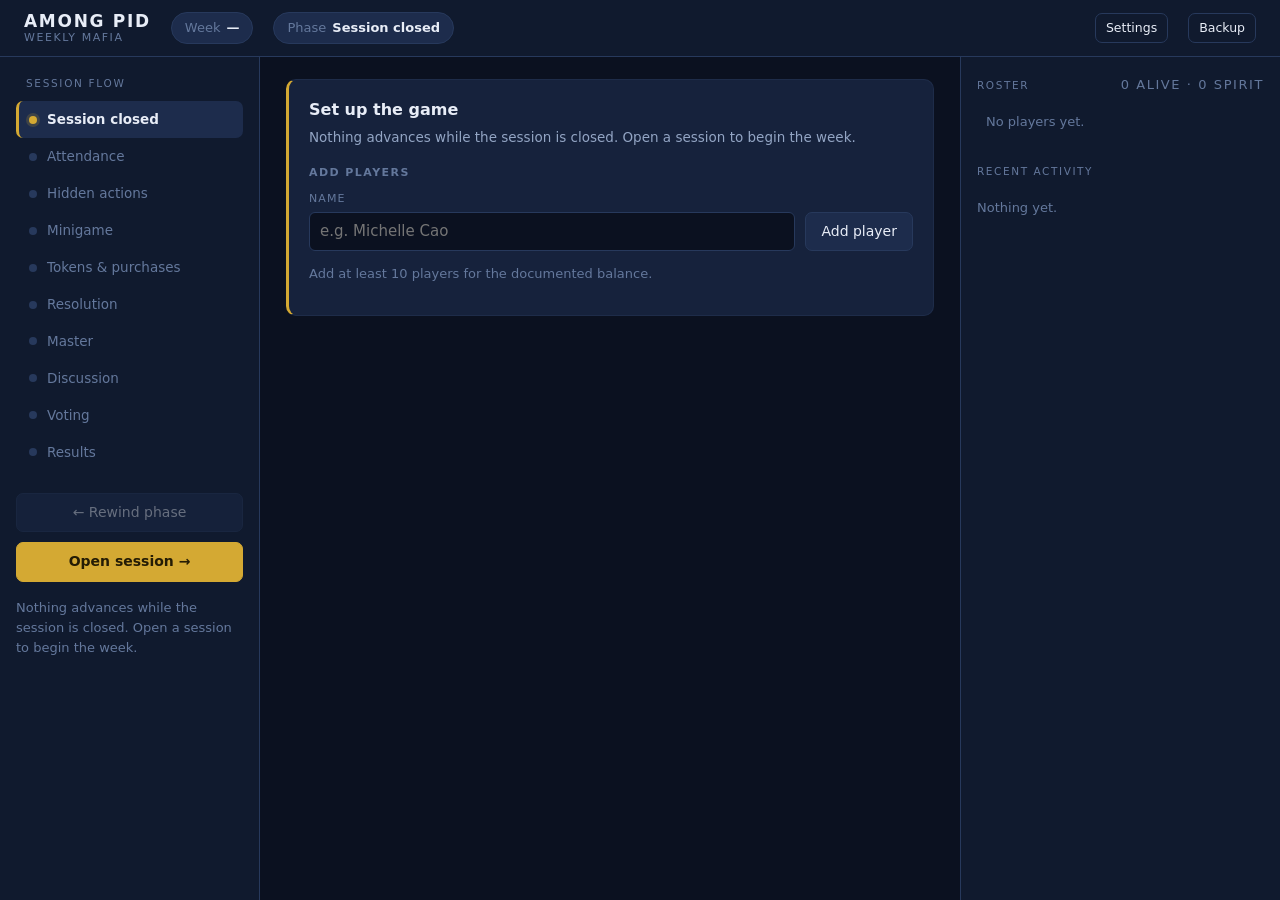
==== index.html @ 008b0aa2 "Add files via upload" ====
<!DOCTYPE html>
<!-- mafia v0.2 | index.html | 22 Sep 2026 -->
<html lang="en">
<head>
<meta charset="utf-8">
<meta name="viewport" content="width=1366">
<title>Among PID — Admin Console</title>
<link rel="stylesheet" href="styles.css">
</head>
<body>

<div class="app">

  <header class="topbar">
    <div class="brand">
      <span class="title" id="brandTitle">Among PID</span>
      <span class="sub" id="brandSub">Weekly Mafia</span>
    </div>
    <div class="round-chip"><span class="lbl">Week</span><span id="roundNum">—</span></div>
    <div class="round-chip"><span class="lbl">Phase</span><span id="phaseName">—</span></div>
    <div id="countdownChip" class="round-chip" hidden>
      <span class="lbl">Rounds left</span><span id="countdownNum">—</span>
    </div>
    <div class="spacer"></div>
    <button class="btn sm ghost" id="btnSettings">Settings</button>
    <button class="btn sm ghost" id="btnBackup">Backup</button>
  </header>

  <aside class="sidebar-left">
    <p class="rail-heading">Session flow</p>
    <ul class="phase-rail" id="phaseRail"></ul>
    <div class="btn-row" style="margin-top:22px; flex-direction:column;">
      <button class="btn block" id="btnBack">← Rewind phase</button>
      <button class="btn primary block" id="btnNext">Advance phase →</button>
    </div>
    <p class="faint" style="margin-top:16px" id="railNote"></p>
  </aside>

  <main class="main" id="main"></main>

  <aside class="sidebar-right">
    <p class="sect-title">
      <span>Roster</span>
      <span id="rosterCount" class="faint"></span>
    </p>
    <ul class="roster" id="roster"></ul>

    <p class="sect-title" style="margin-top:24px">Recent activity</p>
    <ul class="feed" id="feed"></ul>
  </aside>

</div>

<div id="toast"></div>
<div id="modalHost"></div>

<script type="module" src="./ui.js"></script>
</body>
</html>
---- styles.css ----
/* mafia v0.2 | styles.css | 22 Sep 2026 */

:root {
  --navy-900: #0b1120;
  --navy-800: #101a2e;
  --navy-700: #16223c;
  --navy-600: #1d2c4c;
  --line: #27395c;
  --line-soft: #1e2c49;
  --ink: #e8edf7;
  --ink-dim: #93a5c4;
  --ink-faint: #64789c;
  --teal: #4bbfa8;
  --gold: #d4a933;
  --red: #d9534f;
  --green: #3fbf6f;
  --purple: #8b6fc4;
  --radius: 10px;
  --shadow: 0 6px 24px rgba(0, 0, 0, 0.35);
}

* { box-sizing: border-box; }

html, body {
  margin: 0;
  padding: 0;
  background: var(--navy-900);
  color: var(--ink);
  font: 15px/1.55 "Segoe UI", system-ui, -apple-system, sans-serif;
  min-height: 100%;
}

button, input, select, textarea { font: inherit; color: inherit; }

/* ---------------------------------------------------------------- layout */

.app {
  display: grid;
  grid-template-columns: 260px 1fr 320px;
  grid-template-rows: auto 1fr;
  grid-template-areas: "top top top" "left main right";
  min-height: 100vh;
}

.topbar {
  grid-area: top;
  display: flex;
  align-items: center;
  gap: 20px;
  padding: 12px 24px;
  background: var(--navy-800);
  border-bottom: 1px solid var(--line);
}

.brand { display: flex; flex-direction: column; line-height: 1.15; }
.brand .title {
  font-size: 17px; font-weight: 700; letter-spacing: 0.1em; text-transform: uppercase;
}
.brand .sub { font-size: 11px; color: var(--ink-faint); letter-spacing: 0.14em; text-transform: uppercase; }

.topbar .spacer { flex: 1; }

.round-chip {
  padding: 5px 13px; border-radius: 999px; background: var(--navy-600);
  border: 1px solid var(--line); font-size: 13px; font-weight: 600;
}
.round-chip .lbl { color: var(--ink-faint); font-weight: 400; margin-right: 6px; }

.sidebar-left  { grid-area: left;  background: var(--navy-800); border-right: 1px solid var(--line); padding: 18px 16px; }
.sidebar-right { grid-area: right; background: var(--navy-800); border-left: 1px solid var(--line);  padding: 18px 16px; overflow-y: auto; }
.main          { grid-area: main;  padding: 22px 26px 60px; overflow-y: auto; }

.sidebar-left, .sidebar-right, .main { max-height: calc(100vh - 57px); }

/* ------------------------------------------------------------ phase rail */

.phase-rail { list-style: none; margin: 0; padding: 0; }
.phase-rail li {
  display: flex; align-items: center; gap: 10px;
  padding: 8px 10px; border-radius: 7px; font-size: 13.5px;
  color: var(--ink-faint); border-left: 3px solid transparent;
}
.phase-rail li .dot {
  width: 8px; height: 8px; border-radius: 50%;
  background: var(--line); flex: 0 0 8px;
}
.phase-rail li.done { color: var(--ink-dim); }
.phase-rail li.done .dot { background: var(--teal); }
.phase-rail li.active {
  color: var(--ink); font-weight: 600;
  background: var(--navy-600); border-left-color: var(--gold);
}
.phase-rail li.active .dot { background: var(--gold); box-shadow: 0 0 0 3px rgba(212,169,51,.18); }

.rail-heading {
  font-size: 10.5px; letter-spacing: 0.16em; text-transform: uppercase;
  color: var(--ink-faint); margin: 0 0 10px 10px;
}

/* ---------------------------------------------------------------- cards */

.card {
  background: var(--navy-700); border: 1px solid var(--line-soft);
  border-radius: var(--radius); padding: 18px 20px; margin-bottom: 18px;
}
.card.accent { border-left: 3px solid var(--gold); }
.card.danger { border-left: 3px solid var(--red); }
.card.private { border-left: 3px solid var(--purple); background: #1a1630; }

.card h2 {
  margin: 0 0 4px; font-size: 16px; font-weight: 650;
  display: flex; align-items: center; gap: 9px;
}
.card .hint { color: var(--ink-dim); font-size: 13.5px; margin: 0 0 16px; }
.card h3 {
  margin: 20px 0 9px; font-size: 11px; letter-spacing: 0.13em;
  text-transform: uppercase; color: var(--ink-faint);
}
.card h3:first-of-type { margin-top: 4px; }

/* -------------------------------------------------------------- buttons */

.btn {
  padding: 8px 15px; border-radius: 7px; border: 1px solid var(--line);
  background: var(--navy-600); cursor: pointer; font-size: 14px;
  transition: background .12s, border-color .12s;
}
.btn:hover:not(:disabled) { background: #26385e; border-color: #3a527f; }
.btn:disabled { opacity: .4; cursor: not-allowed; }
.btn:focus-visible { outline: 2px solid var(--gold); outline-offset: 2px; }

.btn.primary { background: var(--gold); border-color: var(--gold); color: #241c05; font-weight: 650; }
.btn.primary:hover:not(:disabled) { background: #e5bb45; }
.btn.danger  { background: #3a1618; border-color: #6b2b2e; color: #ffb3b0; }
.btn.ghost   { background: transparent; }
.btn.sm      { padding: 4px 10px; font-size: 12.5px; }
.btn.block   { width: 100%; }

.btn-row { display: flex; gap: 10px; flex-wrap: wrap; margin-top: 16px; }

/* --------------------------------------------------------------- inputs */

input[type="text"], input[type="number"], input[type="password"], select, textarea {
  background: var(--navy-900); border: 1px solid var(--line);
  border-radius: 6px; padding: 7px 10px; width: 100%;
}
input:focus, select:focus, textarea:focus {
  outline: none; border-color: var(--teal); box-shadow: 0 0 0 2px rgba(75,191,168,.18);
}
label.field { display: block; margin-bottom: 12px; }
label.field > span {
  display: block; font-size: 11px; letter-spacing: 0.1em; text-transform: uppercase;
  color: var(--ink-faint); margin-bottom: 5px;
}
.inline { display: flex; gap: 10px; align-items: flex-end; }
.inline > * { flex: 1; }
.inline > .btn { flex: 0 0 auto; }

/* --------------------------------------------------------------- tables */

table { width: 100%; border-collapse: collapse; font-size: 14px; }
th {
  text-align: left; font-size: 10.5px; letter-spacing: 0.12em; text-transform: uppercase;
  color: var(--ink-faint); font-weight: 600; padding: 7px 10px;
  border-bottom: 1px solid var(--line);
}
td { padding: 8px 10px; border-bottom: 1px solid var(--line-soft); vertical-align: middle; }
tr:last-child td { border-bottom: none; }
tr.dim td { opacity: .5; }
td.num { text-align: right; font-variant-numeric: tabular-nums; }

/* --------------------------------------------------------------- badges */

.badge {
  display: inline-flex; align-items: center; gap: 5px;
  padding: 2px 9px; border-radius: 999px; font-size: 11.5px; font-weight: 600;
  border: 1px solid var(--line); background: var(--navy-600); color: var(--ink-dim);
  white-space: nowrap;
}
/* Never colour alone — every badge carries a text label or glyph. */
.badge.alive   { color: #9ce6b8; border-color: #2d5f41; background: #12301f; }
.badge.spirit  { color: #c5b8e8; border-color: #4a3d6b; background: #221a38; }
.badge.dormant { color: #d9c48a; border-color: #5d4c22; background: #2b2412; }
.badge.out     { color: #b9c4d6; border-color: var(--line); }
.badge.mafia   { color: #ffb3b0; border-color: #6b2b2e; background: #2e1416; }
.badge.good    { color: #9fd8ce; border-color: #2c5c54; background: #112b28; }
.badge.role    { color: var(--ink); }

.tokens { font-variant-numeric: tabular-nums; font-weight: 600; }
.tokens .lbl { color: var(--ink-faint); font-weight: 400; font-size: 12px; margin-left: 3px; }

/* ------------------------------------------------------------- roster */

.roster { list-style: none; margin: 0; padding: 0; }
.roster li {
  display: flex; align-items: center; gap: 9px; padding: 7px 9px;
  border-radius: 6px; font-size: 13.5px; cursor: pointer;
}
.roster li:hover { background: var(--navy-600); }
.roster li.is-dead { opacity: .55; }
.roster li .nm { flex: 1; overflow: hidden; text-overflow: ellipsis; white-space: nowrap; }

.sect-title {
  font-size: 10.5px; letter-spacing: 0.15em; text-transform: uppercase;
  color: var(--ink-faint); margin: 0 0 10px;
  display: flex; justify-content: space-between; align-items: center;
}

/* --------------------------------------------------------- action entry */

.action-grid { display: grid; gap: 12px; }
.action-row {
  display: grid; grid-template-columns: 130px 1fr auto; gap: 12px; align-items: center;
  padding: 10px 12px; background: var(--navy-800); border-radius: 7px;
  border: 1px solid var(--line-soft);
}
.action-row .who { font-weight: 600; font-size: 14px; }
.action-row .who small { display: block; font-weight: 400; color: var(--ink-faint); font-size: 11.5px; }
.action-row.submitted { border-color: #2d5f41; }

.checkline { display: flex; align-items: center; gap: 8px; margin: 6px 0; font-size: 13.5px; }
.checkline input { width: auto; }

/* ------------------------------------------------------------- reveal */

.reveal {
  text-align: center; padding: 40px 20px; border-radius: var(--radius);
  background: linear-gradient(160deg, #16223c, #0d1526);
  border: 1px solid var(--line);
}
.reveal .kicker {
  font-size: 11px; letter-spacing: 0.22em; text-transform: uppercase; color: var(--ink-faint);
}
.reveal .headline { font-size: 30px; font-weight: 700; margin: 10px 0; }
.reveal .detail { color: var(--ink-dim); font-size: 15px; }
.reveal.death .headline { color: #ff8a86; }
.reveal.safe .headline { color: #7fe0ae; }

@media (prefers-reduced-motion: no-preference) {
  .reveal { animation: rise .45s ease-out; }
  @keyframes rise { from { opacity: 0; transform: translateY(10px); } to { opacity: 1; } }
}

/* ------------------------------------------------------------ log feed */

.feed { list-style: none; margin: 0; padding: 0; font-size: 13px; }
.feed li { padding: 8px 0; border-bottom: 1px solid var(--line-soft); color: var(--ink-dim); }
.feed li:last-child { border-bottom: none; }
.feed .when { color: var(--ink-faint); font-size: 11.5px; display: block; }

.empty { color: var(--ink-faint); font-size: 13.5px; font-style: italic; padding: 10px 0; }

/* --------------------------------------------------------------- toast */

#toast {
  position: fixed; bottom: 24px; left: 50%; transform: translateX(-50%);
  background: var(--navy-600); border: 1px solid var(--line); border-left: 3px solid var(--teal);
  padding: 12px 20px; border-radius: 8px; box-shadow: var(--shadow);
  opacity: 0; pointer-events: none; transition: opacity .2s; z-index: 50; max-width: 520px;
}
#toast.show { opacity: 1; }
#toast.warn { border-left-color: var(--red); }

/* --------------------------------------------------------------- modal */

.modal-backdrop {
  position: fixed; inset: 0; background: rgba(4, 8, 16, .72);
  display: flex; align-items: center; justify-content: center; z-index: 40; padding: 24px;
}
.modal {
  background: var(--navy-700); border: 1px solid var(--line); border-radius: 12px;
  box-shadow: var(--shadow); width: 100%; max-width: 560px;
  max-height: 84vh; overflow-y: auto; padding: 24px 26px;
}
.modal h2 { margin-top: 0; }
.modal[hidden], [hidden] { display: none !important; }

/* ------------------------------------------------------------- utility */

.muted { color: var(--ink-dim); }
.faint { color: var(--ink-faint); font-size: 13px; }
.warnbox {
  background: #2b1a10; border: 1px solid #6a4420; color: #f0c894;
  padding: 11px 14px; border-radius: 7px; font-size: 13.5px; margin: 14px 0;
}
.okbox {
  background: #12301f; border: 1px solid #2d5f41; color: #b8f0cc;
  padding: 11px 14px; border-radius: 7px; font-size: 13.5px; margin: 14px 0;
}
.rowsplit { display: flex; justify-content: space-between; align-items: center; gap: 12px; }
.stack > * + * { margin-top: 10px; }
.timer { font-size: 44px; font-weight: 700; font-variant-numeric: tabular-nums; text-align: center; margin: 14px 0; }
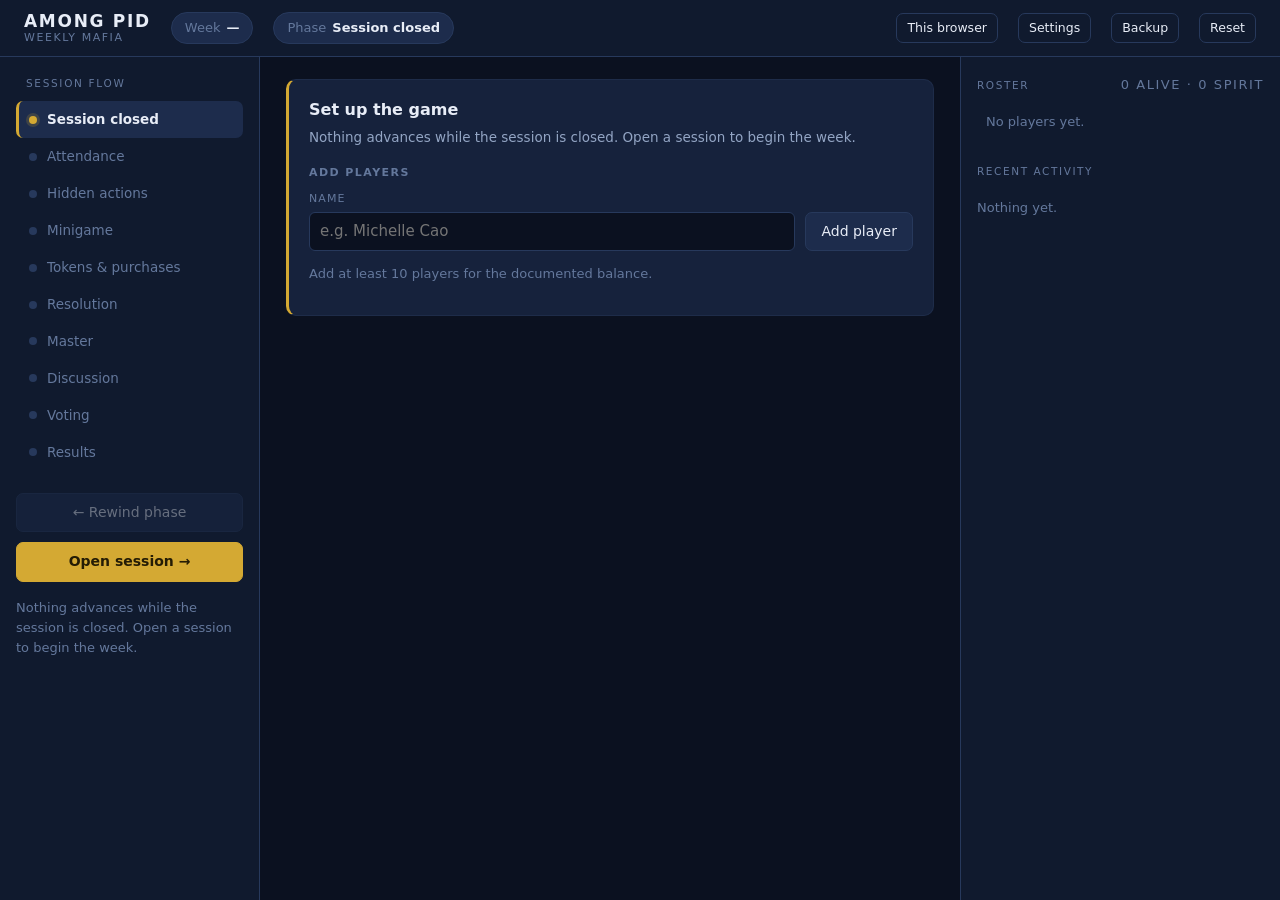
==== commit 6dcd2233: "Add files via upload" ====
--- a/index.html
+++ b/index.html
@@ -1,5 +1,5 @@
 <!DOCTYPE html>
-<!-- mafia v0.2 | index.html | 22 Sep 2026 -->
+<!-- mafia v0.3 | index.html | 29 Sep 2026 -->
 <html lang="en">
 <head>
 <meta charset="utf-8">
@@ -24,6 +24,7 @@
     <div class="spacer"></div>
     <button class="btn sm ghost" id="btnSettings">Settings</button>
     <button class="btn sm ghost" id="btnBackup">Backup</button>
+    <button class="btn sm ghost" id="btnReset">Reset</button>
   </header>
 
   <aside class="sidebar-left">
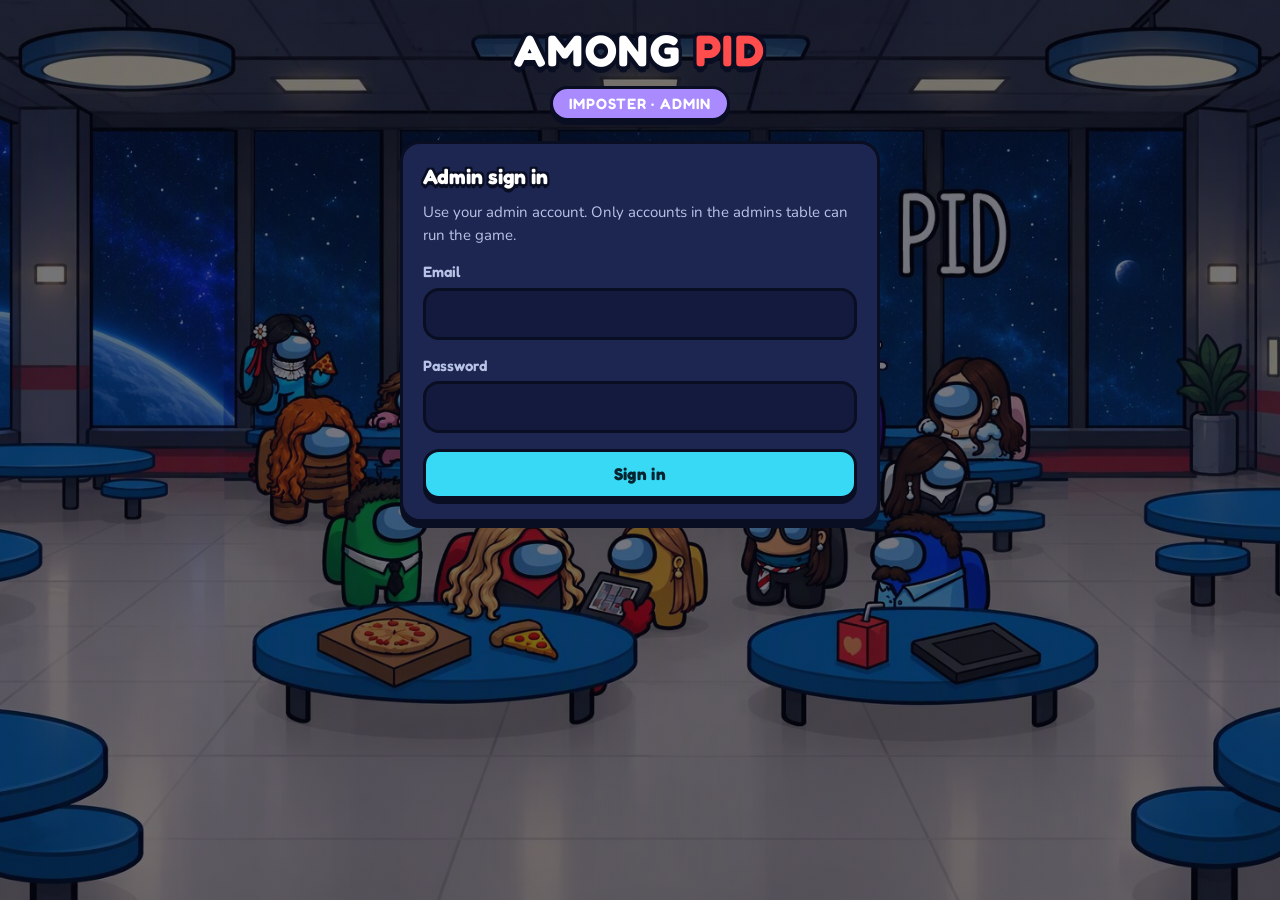
==== commit e3d9a7f4: "Rename index 13.html to index.html" ====
--- a/index.html
+++ b/index.html
@@ -1,60 +1,648 @@
 <!DOCTYPE html>
-<!-- mafia v0.3 | index.html | 29 Sep 2026 -->
+<!-- among pid imposter v2.0 | index.html | 25 Nov 2026 | admin console -->
+<!--
+  THE ADMIN CONSOLE - IMPOSTER (final week).
+  Replaces the Mafia console (ui.js, engine.js, store.js and friends).
+  Self-contained: one file, talks to Supabase through imposter.sql only.
+
+  Sign in with your admin account. Everything here runs through two database
+  calls: imp_admin_state() to read, imp_control() for every button. Both
+  refuse any account that is not in the admins table.
+
+  Secrets (who the imposter is, their question) are BLURRED by default in
+  case you screen share. Press H or "Show secrets" to see them.
+-->
 <html lang="en">
 <head>
 <meta charset="utf-8">
-<meta name="viewport" content="width=1366">
-<title>Among PID — Admin Console</title>
-<link rel="stylesheet" href="styles.css">
+<meta name="viewport" content="width=device-width, initial-scale=1">
+<title>Among PID — Imposter Console</title>
+<link rel="preconnect" href="https://fonts.googleapis.com">
+<link rel="preconnect" href="https://fonts.gstatic.com" crossorigin>
+<link href="https://fonts.googleapis.com/css2?family=Fredoka:wght@600;700&family=Nunito:wght@400;700&display=swap" rel="stylesheet">
+<style>
+  :root {
+    --ink: #0a0e22;
+    --panel: #1c2650;
+    --panel-2: #131a3d;
+    --text: #eef2ff;
+    --muted: #b7c3e6;
+    --faint: #8e9bc4;
+    --red: #ff4d4d;
+    --cyan: #38d9f5;
+    --yellow: #ffd23f;
+    --green: #4ade80;
+    --purple: #a98bff;
+    --line: 3px solid var(--ink);
+    --drop: 0 6px 0 var(--ink);
+    --drop-sm: 0 4px 0 var(--ink);
+    --o2: -2px -2px 0 var(--ink), 2px -2px 0 var(--ink), -2px 2px 0 var(--ink), 2px 2px 0 var(--ink),
+          0 -2px 0 var(--ink), 0 2px 0 var(--ink), -2px 0 0 var(--ink), 2px 0 0 var(--ink), 0 4px 0 var(--ink);
+    --o3: -3px -3px 0 var(--ink), 3px -3px 0 var(--ink), -3px 3px 0 var(--ink), 3px 3px 0 var(--ink),
+          0 -3px 0 var(--ink), 0 3px 0 var(--ink), -3px 0 0 var(--ink), 3px 0 0 var(--ink), 0 6px 0 var(--ink);
+    --head: "Fredoka", "Nunito", system-ui, sans-serif;
+  }
+  * { box-sizing: border-box; }
+  html { background: #070a1c; }
+  body { margin: 0; min-height: 100vh; color: var(--text); overflow-x: hidden;
+         font: 400 16px/1.5 "Nunito", system-ui, sans-serif; }
+  body::before {
+    content: ""; position: fixed; inset: 0; z-index: -2; pointer-events: none;
+    background:
+      linear-gradient(rgba(5, 7, 22, .55), rgba(5, 7, 22, .55)),
+      url("bg.jpg") center / cover no-repeat,
+      radial-gradient(1px 1px at 12% 18%, #fff 50%, transparent 51%),
+      radial-gradient(1.5px 1.5px at 72% 12%, #fff 50%, transparent 51%),
+      radial-gradient(2px 2px at 86% 58%, #fff 50%, transparent 51%),
+      radial-gradient(circle at 20% 10%, #2a1f5c 0, transparent 45%),
+      radial-gradient(circle at 85% 80%, #102a5c 0, transparent 50%),
+      #0a0d26;
+  }
+
+  .wrap { max-width: 1320px; margin: 0 auto; padding: 24px 20px 48px; }
+  .wrap.narrow { max-width: 520px; }
+  .hide { display: none !important; }
+  .layout { display: grid; grid-template-columns: minmax(0, 1fr) 420px; gap: 20px; align-items: start; }
+  @media (max-width: 1000px) { .layout { grid-template-columns: 1fr; } }
+
+  .masthead { text-align: center; margin: 4px 0 20px; }
+  h1 { margin: 0; font: 700 44px/1 var(--head); letter-spacing: .04em; text-transform: uppercase;
+       color: #fff; text-shadow: var(--o3); }
+  h1 .accent { color: var(--red); }
+  .mrow { display: flex; justify-content: center; align-items: center; gap: 8px; flex-wrap: wrap; margin-top: 14px; }
+  .chip { display: inline-flex; align-items: center; gap: 8px; padding: 4px 16px;
+          font: 600 15px/1.4 var(--head); color: var(--ink); background: var(--yellow);
+          border: var(--line); border-radius: 999px; box-shadow: var(--drop-sm); }
+  .chip.admin { color: #fff; background: var(--purple); letter-spacing: .06em; text-transform: uppercase; }
+  .chip.stage { background: var(--cyan); }
+  button.chipbtn { display: inline-flex; width: auto; min-height: 0; padding: 4px 16px; margin: 0;
+                   font: 600 15px/1.4 var(--head); color: #fff; background: #2d3970;
+                   border: var(--line); border-radius: 999px; box-shadow: var(--drop-sm); }
+
+  .card { position: relative; min-width: 0; background: var(--panel); border: var(--line);
+          border-radius: 20px; padding: 20px; margin-bottom: 20px; box-shadow: var(--drop); }
+  .card.now { border-color: var(--yellow);
+              box-shadow: 0 0 0 3px rgba(255, 210, 63, .3), 0 0 26px rgba(255, 210, 63, .18), var(--drop); }
+  h2 { margin: 0 0 12px; font: 700 21px/1.2 var(--head); color: #fff; text-shadow: var(--o2);
+       display: flex; align-items: center; gap: 8px; flex-wrap: wrap; }
+  h2 .sp { flex: 1; }
+  h3 { margin: 0 0 8px; font: 700 30px/1.15 var(--head); color: #fff; text-shadow: var(--o2); }
+  p.hint { margin: 0 0 16px; color: var(--muted); font-size: 15px; }
+  .faint { color: var(--faint); font-size: 14px; }
+
+  label { display: block; margin: 0 0 6px; font: 600 15px/1.3 var(--head); color: var(--muted); }
+  input { width: 100%; min-height: 52px; margin: 0 0 16px; padding: 12px 14px;
+          font: 400 16px/1.3 "Nunito", sans-serif; color: var(--text);
+          background: var(--panel-2); border: var(--line); border-radius: 16px; }
+  input:focus { outline: none; border-color: var(--cyan); box-shadow: 0 0 0 3px rgba(56, 217, 245, .35); }
+
+  button { display: block; width: 100%; min-height: 50px; padding: 10px 18px; cursor: pointer;
+           font: 700 17px/1.2 var(--head); letter-spacing: .02em; color: #062530;
+           background: var(--cyan); border: var(--line); border-radius: 16px;
+           box-shadow: 0 5px 0 var(--ink); transition: transform .08s, box-shadow .08s, filter .12s; }
+  button:hover:not(:disabled) { filter: brightness(1.08); }
+  button:active:not(:disabled) { transform: translateY(4px); box-shadow: 0 1px 0 var(--ink); }
+  button:disabled { cursor: not-allowed; color: #8c95b5; background: #343d63; box-shadow: 0 3px 0 var(--ink); }
+  button:focus-visible, input:focus-visible { outline: 3px solid var(--yellow); outline-offset: 3px; }
+  button.ghost { color: #fff; background: #2d3970; }
+  button.yellow { background: var(--yellow); color: var(--ink); }
+  button.red { background: var(--red); color: #fff; }
+  button.green { background: var(--green); color: var(--ink); }
+  button.small { width: auto; min-height: 0; padding: 6px 14px; font-size: 14px; box-shadow: 0 3px 0 var(--ink); }
+  .btns { display: flex; flex-wrap: wrap; gap: 10px; margin-top: 16px; }
+  .btns button { width: auto; flex: 1 1 160px; }
+
+  .err, .ok, .note { margin: 0 0 16px; padding: 12px 16px; border-radius: 16px;
+                     border: 3px solid; font-size: 15px; font-weight: 700; }
+  .err  { background: #3d0f1a; border-color: var(--red); color: #ffd2d2; }
+  .ok   { background: #0f3a28; border-color: var(--green); color: #cff8de; }
+  .note { background: #141b42; border-color: var(--yellow); color: #ffe894; }
+
+  .crew { display: block; width: 36px; height: 36px; flex: 0 0 auto; overflow: visible; }
+  .crew.mini { display: inline-block; width: 18px; height: 18px; vertical-align: -4px; margin-right: 4px; }
+  .crew.big { width: 80px; height: 80px; }
+
+  .pill { display: inline-block; padding: 2px 12px; white-space: nowrap; font: 600 13px/1.4 var(--head);
+          border: 2px solid var(--ink); border-radius: 999px; background: #3a4266; color: #d7ddf3; text-shadow: none; }
+  .pill.on { background: var(--green); color: var(--ink); }
+  .pill.wait { background: var(--yellow); color: var(--ink); }
+  .pill.red { background: var(--red); color: #fff; }
+  .pill.cy { background: var(--cyan); color: var(--ink); }
+
+  /* Secrets: blurred until shown. */
+  body.hidesec .sec { filter: blur(9px); user-select: none; }
+
+  /* ---------------------------------------------------------- control */
+  .ctl-top { display: flex; align-items: center; gap: 16px; flex-wrap: wrap; }
+  .ctl-top .grow { flex: 1; min-width: 220px; }
+  .stagek { font: 600 14px/1.3 var(--head); letter-spacing: .1em; text-transform: uppercase; color: var(--faint); }
+  .clock { flex: 0 0 auto; padding: 8px 18px; font: 700 64px/1 var(--head); font-variant-numeric: tabular-nums;
+           color: var(--yellow); text-shadow: var(--o2); background: #070a1c; border: var(--line);
+           border-radius: 20px; box-shadow: var(--drop-sm); }
+  .clock.done { color: var(--red); }
+  .clock.paused { color: #9aa4c4; }
+  .clocknote { text-align: center; margin-top: 6px; font: 600 13px/1.3 var(--head); color: var(--faint); }
+  .secbox { display: flex; align-items: center; gap: 12px; margin-top: 16px; padding: 12px 14px;
+            background: #2a0914; border: var(--line); border-radius: 16px; }
+  .secbox .k { font: 600 12px/1.3 var(--head); letter-spacing: .1em; text-transform: uppercase; color: #ff8a8a; }
+  .secbox .v { font: 700 18px/1.3 var(--head); color: #fff; overflow-wrap: anywhere; }
+
+  /* ------------------------------------------------------------ board */
+  .vboard { display: grid; grid-template-columns: repeat(auto-fill, minmax(200px, 1fr)); gap: 12px; margin: 4px 0 16px; }
+  .vtile { position: relative; min-width: 0; padding: 10px; background: var(--panel-2); border: var(--line);
+           border-radius: 16px; box-shadow: var(--drop-sm); }
+  .vtile.lead { border-color: var(--yellow); background: #2b2a45;
+                box-shadow: 0 0 0 3px rgba(255, 210, 63, .35), 0 0 18px rgba(255, 210, 63, .35), var(--drop-sm); }
+  .vtile.imp { border-color: var(--red); }
+  .vhead { display: flex; align-items: center; gap: 8px; margin-bottom: 8px; }
+  .vmeta { flex: 1; min-width: 0; display: flex; flex-direction: column; align-items: flex-start; gap: 3px; }
+  .vtags { display: flex; flex-wrap: wrap; gap: 4px; }
+  .vhead .crew { width: 34px; height: 34px; }
+  .vn { max-width: 100%; font: 600 15px/1.2 var(--head); overflow-wrap: anywhere; }
+  .vtick { padding: 1px 8px; font: 600 12px/1.4 var(--head); color: var(--ink); background: var(--green);
+           border: 2px solid var(--ink); border-radius: 999px; }
+  .vtick.red { background: var(--red); color: #fff; }
+  .vc { position: absolute; top: -10px; right: -8px; min-width: 32px; padding: 0 6px; height: 32px; display: grid;
+        place-items: center; font: 700 18px/1 var(--head); color: var(--ink); background: var(--yellow);
+        border: var(--line); border-radius: 999px; }
+  .vc:empty { display: none; }
+  .vchips { display: flex; flex-wrap: wrap; gap: 4px; }
+  .vchip { max-width: 100%; padding: 2px 8px 2px 4px; font: 700 13px/1.4 "Nunito", sans-serif; color: #dfe5fa;
+           background: #2a3463; border: 2px solid var(--ink); border-radius: 999px; overflow: hidden;
+           text-overflow: ellipsis; white-space: nowrap; }
+  .vnone { font-size: 14px; font-style: italic; color: var(--faint); }
+  .waiting { margin: 0; font-size: 15px; color: var(--muted); }
+  .waiting strong { color: #fff; }
+
+  /* ----------------------------------------------------------- rounds */
+  .rnd { padding: 14px; margin: 0 0 12px; background: var(--panel-2); border: var(--line); border-radius: 16px; }
+  .rnd:last-child { margin-bottom: 0; }
+  .rnd.cur { border-color: var(--yellow); background: #24233f; }
+  .rh { display: flex; align-items: center; gap: 8px; margin-bottom: 8px; }
+  .rh b { font: 700 18px/1.2 var(--head); }
+  .rh .sp { flex: 1; }
+  .ql { margin-top: 8px; font: 600 12px/1.3 var(--head); letter-spacing: .1em; text-transform: uppercase; color: var(--faint); }
+  .ql.imp { color: #ff8a8a; }
+  .qv { font: 600 15px/1.35 "Nunito", sans-serif; color: #fff; overflow-wrap: anywhere; }
+  .rnd .err { margin: 10px 0 0; font-size: 13px; padding: 8px 12px; }
+
+  /* ----------------------------------------------------------- winner */
+  .winrow { display: grid; grid-template-columns: 1fr 1fr; gap: 10px; }
+  .wnow { margin: 0 0 14px; padding: 14px; text-align: center; border: var(--line); border-radius: 16px;
+          font: 700 22px/1.2 var(--head); color: #fff; text-shadow: var(--o2); }
+  .wnow.bad { background: #b3182f; }
+  .wnow.good { background: #16784a; }
+  .wnow.none { background: var(--panel-2); color: var(--faint); font-size: 16px; text-shadow: none; }
+
+  .foot { margin-top: 12px; text-align: center; font-size: 14px; color: var(--muted); }
+  .outwrap { max-width: 400px; margin: 8px auto 0; }
+</style>
 </head>
-<body>
-
-<div class="app">
-
-  <header class="topbar">
-    <div class="brand">
-      <span class="title" id="brandTitle">Among PID</span>
-      <span class="sub" id="brandSub">Weekly Mafia</span>
+<body class="hidesec">
+
+<svg width="0" height="0" style="position:absolute" aria-hidden="true" focusable="false">
+  <symbol id="crew" viewBox="0 0 64 64">
+    <path d="M31 9 L29 3" stroke="#0a0e22" stroke-width="3" stroke-linecap="round"/>
+    <circle cx="28.5" cy="3" r="2.6" style="fill:var(--c)" stroke="#0a0e22" stroke-width="2"/>
+    <rect x="7" y="27" width="13" height="21" rx="5" style="fill:var(--c)" stroke="#0a0e22" stroke-width="3"/>
+    <rect x="7" y="27" width="13" height="21" rx="5" fill="#000" opacity=".22"/>
+    <path d="M18 31 C18 15 25 9 35 9 C47 9 54 16 54 31 L54 52 C54 57 52 59 48 59 L43 59 C40 59 39 57 39 54 L39 51 L33 51 L33 54 C33 57 32 59 29 59 L24 59 C20 59 18 57 18 52 Z" style="fill:var(--c)" stroke="#0a0e22" stroke-width="3" stroke-linejoin="round"/>
+    <path d="M47 13 C51 17 52 23 52 31 L52 51 C52 55 51 57 48 57 L44 57 C42 57 41 56 41 53 L41 49 C46 48 49 43 49 36 Z" fill="#000" opacity=".18"/>
+    <rect x="31" y="18" width="26" height="15" rx="7.5" fill="#a8ecfb" stroke="#0a0e22" stroke-width="3"/>
+    <rect x="31" y="26" width="26" height="7" rx="3.5" fill="#5cc3dc" opacity=".6"/>
+    <rect x="41" y="21" width="11" height="4" rx="2" fill="#fff" opacity=".9"/>
+  </symbol>
+</svg>
+
+<div class="wrap narrow" id="wrap">
+  <header class="masthead">
+    <h1>Among <span class="accent">PID</span></h1>
+    <div class="mrow">
+      <span class="chip admin">Imposter &middot; Admin</span>
+      <span class="chip hide" id="roundChip"></span>
+      <span class="chip stage hide" id="stageChip"></span>
+      <button class="chipbtn hide" id="secBtn" type="button" title="Shortcut: H">Show secrets</button>
     </div>
-    <div class="round-chip"><span class="lbl">Week</span><span id="roundNum">—</span></div>
-    <div class="round-chip"><span class="lbl">Phase</span><span id="phaseName">—</span></div>
-    <div id="countdownChip" class="round-chip" hidden>
-      <span class="lbl">Rounds left</span><span id="countdownNum">—</span>
+  </header>
+
+  <div class="card" id="loginCard">
+    <h2>Admin sign in</h2>
+    <p class="hint">Use your admin account. Only accounts in the admins table can run the game.</p>
+    <div id="err"></div>
+    <label for="email">Email</label>
+    <input id="email" type="email" autocomplete="username">
+    <label for="pw">Password</label>
+    <input id="pw" type="password" autocomplete="current-password">
+    <button id="go">Sign in</button>
+  </div>
+
+  <div class="hide" id="app">
+    <div id="syncErr"></div>
+    <div class="layout">
+      <main>
+        <div id="control"></div>
+        <div id="board"></div>
+      </main>
+      <aside>
+        <div id="winner"></div>
+        <div id="rounds"></div>
+        <div class="card">
+          <h2>Reset whole game</h2>
+          <p class="hint">Back to before round 1. Clears every vote and the result banner.
+            Questions and players are untouched.</p>
+          <button class="red" id="resetGame" type="button">Reset whole game</button>
+        </div>
+      </aside>
     </div>
-    <div class="spacer"></div>
-    <button class="btn sm ghost" id="btnSettings">Settings</button>
-    <button class="btn sm ghost" id="btnBackup">Backup</button>
-    <button class="btn sm ghost" id="btnReset">Reset</button>
-  </header>
-
-  <aside class="sidebar-left">
-    <p class="rail-heading">Session flow</p>
-    <ul class="phase-rail" id="phaseRail"></ul>
-    <div class="btn-row" style="margin-top:22px; flex-direction:column;">
-      <button class="btn block" id="btnBack">← Rewind phase</button>
-      <button class="btn primary block" id="btnNext">Advance phase →</button>
+    <div class="outwrap">
+      <div class="foot" id="who"></div>
+      <button class="ghost" id="out" type="button">Sign out</button>
+      <div class="foot" id="foot"></div>
     </div>
-    <p class="faint" style="margin-top:16px" id="railNote"></p>
-  </aside>
-
-  <main class="main" id="main"></main>
-
-  <aside class="sidebar-right">
-    <p class="sect-title">
-      <span>Roster</span>
-      <span id="rosterCount" class="faint"></span>
-    </p>
-    <ul class="roster" id="roster"></ul>
-
-    <p class="sect-title" style="margin-top:24px">Recent activity</p>
-    <ul class="feed" id="feed"></ul>
-  </aside>
-
+  </div>
 </div>
 
-<div id="toast"></div>
-<div id="modalHost"></div>
-
-<script type="module" src="./ui.js"></script>
+<script type="module">
+import { createClient } from 'https://esm.sh/@supabase/supabase-js@2';
+
+const URL = 'https://ashjitdpilxwcfhxamni.supabase.co';
+const KEY = 'eyJhbGciOiJIUzI1NiIsInR5cCI6IkpXVCJ9.eyJpc3MiOiJzdXBhYmFzZSIsInJlZiI6ImFzaGppdGRwaWx4d2NmaHhhbW5pIiwicm9sZSI6ImFub24iLCJpYXQiOjE3OTAwNDAxOTEsImV4cCI6MjEwNTYxNjE5MX0.wWTdrocCPlOWWN5CwTVi--OgWuVBEc99zWxWfVE_Gqk';
+
+/* Own storage key, so this never signs anyone out of the player page. */
+const sb = createClient(URL, KEY, { auth: { storageKey: 'ampid-imposter-admin', persistSession: true } });
+
+const $ = (id) => document.getElementById(id);
+const esc = (s) => String(s ?? '').replace(/[&<>"]/g,
+  (c) => ({ '&': '&amp;', '<': '&lt;', '>': '&gt;', '"': '&quot;' }[c]));
+const CREW = ['#ff5a5a','#4d8dff','#34d27b','#ff7ac8','#ff9a3c','#ffd23f','#a98bff','#38d9f5','#b6f04a','#f2f4ff','#c7844a','#9aa4bc'];
+const crew = (id, cls = '') => { let h = 5381; for (const ch of String(id ?? '')) h = ((h * 33) ^ ch.charCodeAt(0)) >>> 0;
+  return `<svg class="crew ${cls}" style="--c:${CREW[h % CREW.length]}" viewBox="0 0 64 64" aria-hidden="true"><use href="#crew"/></svg>`; };
+
+const STAGE_LABEL = { LOBBY: 'Not started', QUESTION: 'Question out', VOTING: 'Voting', REVEAL: 'Revealed' };
+
+/* -------------------------------------------------------------- state -- */
+let st = null;
+let skew = 0;
+let busy = false;
+let timer = null;
+let syncErr = '';
+let signedInAs = '';
+let hideSec = sessionStorage.getItem('ampid-imp-sec') !== 'show';
+
+const nameOf = (id) => st?.roster?.find((p) => p.id === id)?.name ?? 'someone';
+const fmtClock = (sec) => `${String(Math.floor(sec / 60)).padStart(2, '0')}:${String(sec % 60).padStart(2, '0')}`;
+const curRound = () => (st?.rounds || []).find((r) => r.round_no === st.round) || null;
+const roundOf = (n) => (st?.rounds || []).find((r) => r.round_no === n) || null;
+const inProgress = () => st && (st.stage === 'QUESTION' || st.stage === 'VOTING');
+
+function voteLeft() {
+  if (!st || st.stage !== 'VOTING') return null;
+  if (st.ends_at) return Math.max(0, Math.ceil((Date.parse(st.ends_at) - (Date.now() + skew)) / 1000));
+  return Math.max(0, st.remaining_seconds || 0);
+}
+const clockRunning = () => !!st?.ends_at;
+
+function tally() {
+  const by = {};
+  for (const v of st.votes || []) (by[v.target_id] ||= []).push(v.voter_id);
+  const top = Math.max(0, ...Object.values(by).map((a) => a.length));
+  const leaders = top ? Object.keys(by).filter((id) => by[id].length === top) : [];
+  return { by, top, leaders, voted: new Set((st.votes || []).map((v) => v.voter_id)) };
+}
+
+/* --------------------------------------------------------------- load -- */
+async function load() {
+  const { data: { user } } = await sb.auth.getUser();
+  if (!user) return;
+  signedInAs = user.email || '';
+  $('go').disabled = true;
+  const ok = await refresh(true);
+  $('go').disabled = false;
+  if (!ok) return;
+  $('loginCard').classList.add('hide');
+  $('app').classList.remove('hide');
+  $('wrap').classList.remove('narrow');
+  ['roundChip', 'stageChip', 'secBtn'].forEach((id) => $(id).classList.remove('hide'));
+  $('who').textContent = signedInAs ? `Signed in as ${signedInAs}` : '';
+  applySec();
+  schedule();
+}
+
+function schedule() {
+  clearTimeout(timer);
+  timer = setTimeout(async () => {
+    try { await refresh(); } catch (err) { console.error('[admin] refresh failed', err); }
+    schedule();
+  }, 2000);
+}
+
+async function refresh(first = false) {
+  if (busy && !first) return true;
+  const { data, error } = await sb.rpc('imp_admin_state');
+  if (error) {
+    const msg = explain(error.message);
+    if (first) { await sb.auth.signOut(); fail(msg); return false; }
+    syncErr = msg;
+    paintSync();
+    return false;
+  }
+  syncErr = '';
+  st = data;
+  if (st.server_time) skew = Date.parse(st.server_time) - Date.now();
+  paint();
+  return true;
+}
+
+function explain(m) {
+  if (/NOT_ADMIN/.test(m)) return `${signedInAs || 'That account'} is not in the admins table, so it cannot run the game.`;
+  if (/imp_admin_state|imp_control|does not exist|Could not find the function/i.test(m))
+    return 'The game is not installed yet. Run imposter.sql in the Supabase SQL Editor.';
+  if (/NO_SUCH_ROUND/.test(m)) return 'That round does not exist in imposter.sql.';
+  if (/NO_ROUND/.test(m)) return 'Start a round first.';
+  return m;
+}
+
+/* One path for every button. Locks the page while the database works. */
+async function ctl(action, value = null) {
+  if (busy) return;
+  busy = true;
+  document.querySelectorAll('#control button, #rounds button, #winner button, #resetGame')
+    .forEach((b) => { b.disabled = true; });
+  const { error } = await sb.rpc('imp_control', { p_action: action, p_value: value == null ? null : String(value) });
+  busy = false;
+  await refresh();
+  $('resetGame').disabled = false;   // static button - not redrawn by refresh
+  if (error) { syncErr = explain(error.message); paintSync(); }
+}
+
+/* -------------------------------------------------------------- paint -- */
+function paint() {
+  $('roundChip').textContent = st.round ? `Round ${st.round} of ${st.total_rounds}` : `${st.total_rounds} rounds`;
+  $('stageChip').textContent = STAGE_LABEL[st.stage] ?? st.stage;
+  paintSync();
+  paintControl();
+  paintBoard();
+  paintWinner();
+  paintRounds();
+  $('foot').textContent = 'Updates automatically. Last checked '
+    + new Date().toLocaleTimeString([], { hour: '2-digit', minute: '2-digit', second: '2-digit' });
+}
+
+function paintSync() {
+  $('syncErr').innerHTML = syncErr ? `<div class="err">${esc(syncErr)}</div>` : '';
+}
+
+/* ------------------------------------------------------------ control -- */
+function paintControl() {
+  const host = $('control');
+  const r = curRound();
+  const n = st.round;
+  const next = roundOf(n + 1);
+  const restart = '<button class="ghost" type="button" data-act="RESTART_ROUND">Restart this round</button>';
+
+  if (st.stage === 'LOBBY' || !r) {
+    const first = (st.rounds || [])[0];
+    host.innerHTML = `<div class="card now">
+      <div class="stagek">Not started</div><h3>Ready when you are</h3>
+      <p class="hint">Starting a round sends the question to every player screen. Everyone gets the
+        same one except the imposter.</p>
+      <div class="btns">${first
+        ? `<button class="yellow" type="button" data-start="${first.round_no}">Start round ${first.round_no}</button>`
+        : '<div class="err">No rounds found. Run imposter.sql.</div>'}</div></div>`;
+    wire(host);
+    return;
+  }
+
+  const impBox = `<div class="secbox">${crew(r.imposter_id || r.imposter_email)}
+    <div><div class="k">Imposter this round</div>
+      <div class="v ${st.stage === 'REVEAL' ? '' : 'sec'}">${esc(r.imposter_name || r.imposter_email)}</div></div></div>`;
+
+  if (st.stage === 'QUESTION') {
+    host.innerHTML = `<div class="card now">
+      <div class="stagek">Round ${n} &middot; question is out</div>
+      <h3>Everyone answers out loud</h3>
+      <p class="hint">Every screen is showing its question now. Go round the group, then open voting.
+        Voting runs for ${fmtClock(st.vote_seconds || 120)}.</p>
+      ${impBox}
+      <div class="btns">
+        <button class="yellow" type="button" data-act="OPEN_VOTING">Open voting (${fmtClock(st.vote_seconds || 120)})</button>
+        ${restart}
+      </div></div>`;
+    wire(host);
+    return;
+  }
+
+  if (st.stage === 'VOTING') {
+    const left = voteLeft();
+    const running = clockRunning();
+    const timeUp = left === 0;
+    host.innerHTML = `<div class="card now">
+      <div class="ctl-top">
+        <div class="grow">
+          <div class="stagek">Round ${n} &middot; voting</div>
+          <h3>Who's the imposter?</h3>
+          <p class="hint" style="margin:0">Players vote from their own screens. Votes lock when the clock hits zero.</p>
+        </div>
+        <div><div class="clock${timeUp ? ' done' : running ? '' : ' paused'}" id="aClock">${fmtClock(left ?? 0)}</div>
+          <div class="clocknote" id="aClockNote">${timeUp ? "Time's up" : running ? 'Running on every screen' : 'Paused'}</div></div>
+      </div>
+      ${impBox}
+      <div class="btns">
+        ${running
+          ? '<button type="button" data-act="PAUSE">Pause</button>'
+          : `<button type="button" data-act="RESUME" ${timeUp ? 'disabled' : ''}>Resume</button>`}
+        <button type="button" data-act="ADD_MINUTE">+1 min</button>
+        <button class="ghost" type="button" data-act="LOCK" ${timeUp ? 'disabled' : ''}>Lock voting now</button>
+      </div>
+      <div class="btns">
+        <button class="yellow" type="button" id="revealBtn">Reveal the imposter</button>
+        ${restart}
+      </div></div>`;
+    wire(host);
+    $('revealBtn').onclick = () => {
+      const missing = st.roster.length - tally().voted.size;
+      if (missing > 0 && !timeUp && !confirm(`Reveal now? ${missing} player(s) have not voted yet.`)) return;
+      ctl('REVEAL');
+    };
+    return;
+  }
+
+  /* REVEAL */
+  const { leaders } = tally();
+  const any = (st.votes || []).length > 0;
+  const caught = !!r.imposter_id && leaders.length === 1 && leaders[0] === r.imposter_id;
+  host.innerHTML = `<div class="card now">
+    <div class="stagek">Round ${n} &middot; revealed on every screen</div>
+    <h3>${caught ? 'Caught!' : any ? 'The imposter got away' : 'Nobody voted'}</h3>
+    <p class="hint">Every player can now see who the imposter was and both questions.</p>
+    ${impBox}
+    <div class="btns">
+      ${next
+        ? `<button class="yellow" type="button" data-start="${next.round_no}">Start round ${next.round_no}</button>`
+        : '<div class="note" style="margin:0;flex:1 1 100%">That was the last round. Pick the winner on the right.</div>'}
+      ${restart}
+    </div></div>`;
+  wire(host);
+}
+
+/* -------------------------------------------------------------- board -- */
+function paintBoard() {
+  const host = $('board');
+  if (st.stage !== 'VOTING' && st.stage !== 'REVEAL') { host.innerHTML = ''; return; }
+  const r = curRound();
+  const revealed = st.stage === 'REVEAL';
+  const { by, top, voted } = tally();
+  const waiting = st.roster.filter((p) => !voted.has(p.id));
+  const tiles = st.roster.map((p) => {
+    const vs = by[p.id] || [];
+    const isImp = r && p.id === r.imposter_id;
+    const cls = ['vtile', vs.length && vs.length === top ? 'lead' : '', isImp && revealed ? 'imp' : ''].filter(Boolean).join(' ');
+    const tags = [
+      isImp ? `<span class="vtick red${revealed ? '' : ' sec'}">Imposter</span>` : '',
+      voted.has(p.id) ? '<span class="vtick">Voted</span>' : ''
+    ].join('');
+    return `<div class="${cls}">
+      <div class="vhead">${crew(p.id)}
+        <span class="vmeta"><span class="vn">${esc(p.name)}</span><span class="vtags">${tags}</span></span>
+        <span class="vc">${vs.length || ''}</span></div>
+      <div class="vchips">${vs.length
+        ? vs.map((v) => `<span class="vchip">${crew(v, 'mini')}${esc(nameOf(v))}</span>`).join('')
+        : '<span class="vnone">No votes</span>'}</div>
+    </div>`;
+  }).join('');
+  host.innerHTML = `<div class="card">
+    <h2>${revealed ? 'Final votes' : 'Live vote board'}<span class="sp"></span>
+      <span class="pill ${waiting.length ? 'wait' : 'on'}">${voted.size} of ${st.roster.length} voted</span></h2>
+    <div class="vboard">${tiles}</div>
+    <p class="waiting">${waiting.length && !revealed
+      ? `Still to vote: <strong>${waiting.map((p) => esc(p.name)).join(', ')}</strong>.`
+      : revealed ? '' : 'Everyone has voted.'}</p>
+  </div>`;
+}
+
+/* ------------------------------------------------------------- winner -- */
+function paintWinner() {
+  const w = st.winner;
+  $('winner').innerHTML = `<div class="card">
+    <h2>Final result</h2>
+    <p class="hint">Puts a big banner on every player screen. You can change or clear it.</p>
+    <div class="wnow ${w === 'MAFIA' ? 'bad' : w === 'CIVILIANS' ? 'good' : 'none'}">${
+      w === 'MAFIA' ? 'The Mafia win' : w === 'CIVILIANS' ? 'The Civilians win' : 'No result sent yet'}</div>
+    <div class="winrow">
+      <button class="red" type="button" data-win="MAFIA" ${w === 'MAFIA' ? 'disabled' : ''}>Mafia win</button>
+      <button class="green" type="button" data-win="CIVILIANS" ${w === 'CIVILIANS' ? 'disabled' : ''}>Civilians win</button>
+    </div>
+    <div class="btns" style="margin-top:10px">
+      <button class="ghost" type="button" data-win="" ${w ? '' : 'disabled'}>Clear result</button>
+    </div>
+  </div>`;
+  $('winner').querySelectorAll('[data-win]').forEach((b) => {
+    b.onclick = () => {
+      const v = b.dataset.win;
+      const text = v === 'MAFIA' ? 'Send "The Mafia win" to every screen?'
+        : v === 'CIVILIANS' ? 'Send "The Civilians win" to every screen?'
+        : 'Clear the result banner from every screen?';
+      if (confirm(text)) ctl('SET_WINNER', v);
+    };
+  });
+}
+
+/* ------------------------------------------------------------- rounds -- */
+function paintRounds() {
+  const rows = (st.rounds || []).map((r) => {
+    const isCur = r.round_no === st.round && st.stage !== 'LOBBY';
+    const played = r.round_no < st.round || (isCur && st.stage === 'REVEAL');
+    const shown = played;   // already revealed to players - no need to blur
+    const status = isCur ? `<span class="pill cy">${esc(STAGE_LABEL[st.stage])}</span>`
+      : played ? '<span class="pill on">Played</span>' : '<span class="pill">Not played</span>';
+    return `<div class="rnd${isCur ? ' cur' : ''}">
+      <div class="rh"><b>Round ${r.round_no}</b>${status}<span class="sp"></span>
+        <button class="small ${isCur ? 'ghost' : ''}" type="button" data-start="${r.round_no}">${isCur ? 'Restart' : played ? 'Replay' : 'Start'}</button></div>
+      <div class="ql">Everyone</div><div class="qv">${esc(r.everyone_q)}</div>
+      <div class="ql imp">Imposter</div><div class="qv ${shown ? '' : 'sec'}">${esc(r.imposter_q)}</div>
+      <div class="ql imp">Imposter player</div>
+      <div class="qv ${shown ? '' : 'sec'}">${esc(r.imposter_name || '—')} <span class="faint">${esc(r.imposter_email)}</span></div>
+      ${r.imposter_id ? '' : `<div class="err">No player has ${esc(r.imposter_email)} as their login, so nobody would get the
+        imposter question. Fix claim_email in Supabase (Table Editor &rarr; players), then rerun imposter.sql's check.</div>`}
+    </div>`;
+  }).join('');
+  $('rounds').innerHTML = `<div class="card"><h2>Rounds</h2>
+    <p class="hint">Same people, same questions every time. Start or replay any round; its votes are cleared first.</p>
+    ${rows || '<p class="faint">No rounds. Run imposter.sql.</p>'}</div>`;
+  wire($('rounds'));
+}
+
+/* Wires [data-act] and [data-start] buttons inside a host. */
+function wire(host) {
+  host.querySelectorAll('[data-act]').forEach((b) => {
+    b.onclick = () => {
+      const a = b.dataset.act;
+      if (a === 'RESTART_ROUND' && !confirm(`Restart round ${st.round}? Its votes are cleared and the question goes back up.`)) return;
+      ctl(a);
+    };
+  });
+  host.querySelectorAll('[data-start]').forEach((b) => {
+    b.onclick = () => {
+      const n = Number(b.dataset.start);
+      if (n === st.round && st.stage !== 'LOBBY') {
+        if (!confirm(`Restart round ${n}? Its votes are cleared and the question goes back up.`)) return;
+        return ctl('RESTART_ROUND');
+      }
+      if (inProgress() && !confirm(`Round ${st.round} is still in progress. Start round ${n} anyway?`)) return;
+      if (n < st.round && !confirm(`Round ${n} has already been played. Replay it? Its old votes are cleared.`)) return;
+      ctl('START_ROUND', n);
+    };
+  });
+}
+
+/* ------------------------------------------------------------ secrets -- */
+function applySec() {
+  document.body.classList.toggle('hidesec', hideSec);
+  $('secBtn').textContent = hideSec ? 'Show secrets' : 'Hide secrets';
+  sessionStorage.setItem('ampid-imp-sec', hideSec ? 'hide' : 'show');
+}
+$('secBtn').onclick = () => { hideSec = !hideSec; applySec(); };
+document.addEventListener('keydown', (e) => {
+  if (!st || e.ctrlKey || e.metaKey || e.altKey) return;
+  if (/^(INPUT|TEXTAREA|SELECT)$/.test(document.activeElement?.tagName || '')) return;
+  if (e.key === 'h' || e.key === 'H') { hideSec = !hideSec; applySec(); }
+});
+
+/* Local clock tick. */
+setInterval(() => {
+  const left = voteLeft();
+  const c = $('aClock');
+  if (left === null || !c) return;
+  c.textContent = fmtClock(left);
+  c.classList.toggle('done', left === 0);
+  if (left === 0) { const n = $('aClockNote'); if (n) n.textContent = "Time's up"; }
+}, 500);
+
+/* ------------------------------------------------------------- boot --- */
+function fail(msg) { $('err').innerHTML = `<div class="err">${esc(msg)}</div>`; }
+
+$('resetGame').onclick = () => {
+  if (!confirm('Reset the whole game? Every vote and the result banner are cleared and everyone goes back to the start screen.')) return;
+  ctl('RESET_GAME');
+};
+$('go').onclick = async () => {
+  $('err').innerHTML = '';
+  const { error } = await sb.auth.signInWithPassword({
+    email: $('email').value.trim().toLowerCase(),
+    password: $('pw').value
+  });
+  if (error) return fail(error.message);
+  load();
+};
+$('pw').onkeydown = (e) => { if (e.key === 'Enter') $('go').click(); };
+$('out').onclick = async () => {
+  clearTimeout(timer);
+  await sb.auth.signOut();
+  location.reload();
+};
+
+const { data: { session } } = await sb.auth.getSession();
+if (session) load();
+</script>
 </body>
 </html>
